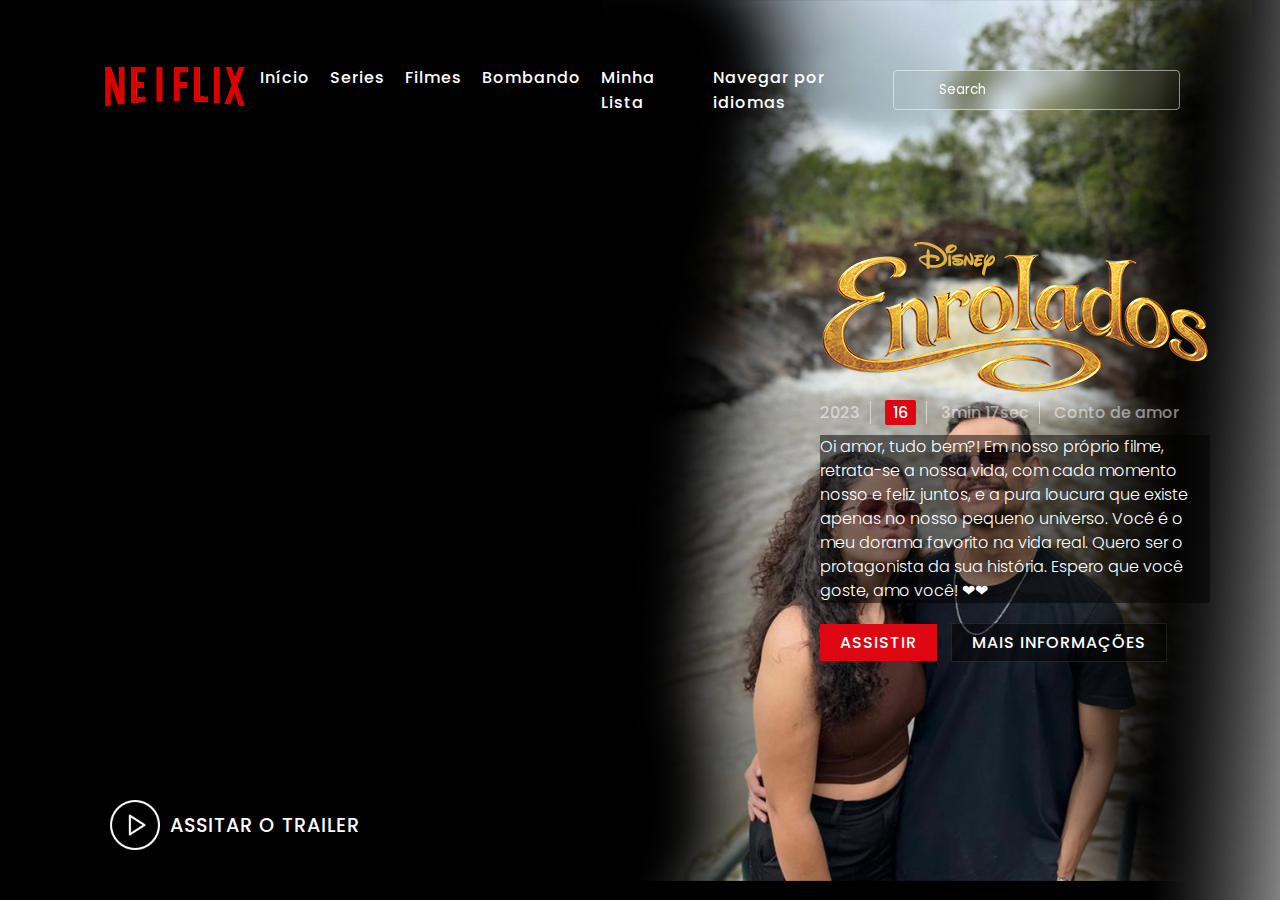
==== home.html @ 621ee299 "não sei mais" ====
<!DOCTYPE html>
<html lang="pt-br">
  <head>
    <meta charset="UTF-8" />
    <meta http-equiv="X-UA-Compatible" content="IE=edge" />
    <meta name="viewport" content="width=device-width, initial-scale=1.0" />
    <title>Início - Neiflix</title>
    <link rel="stylesheet" href="src/style.css" />
    <link rel="stylesheet" href="src/mediaQuery.css" />
    <link rel="shortcut icon" href="assets/favicon.png" type="image/png" />
  </head>

  <body background="black">
    <header>
      <a href="index.html" class="logo12"><img src="assets/logo12.png" /></a>
      <ul class="navigation">
        <li><a href="#">Início</a></li>
        <li><a href="#">Series</a></li>
        <li><a href="#">Filmes</a></li>
        <li><a href="#">Bombando</a></li>
        <li><a href="#">Minha Lista</a></li>
        <li><a href="#">Navegar por idiomas</a></li>
      </ul>
      <div class="search">
        <input type="text" placeholder="Search" />
        <i class="fas fa-search"></i>
      </div>
    </header>

    <div class="banner">
      <img src="assets/bg.jpg" class="bg" />
        <img src="assets/bg1.jpg" class="bgm">
      <div class="content">
        <img src="assets/name.png" class="movieTitle" />
        <h4>
          <span>2023</span>
          <span><i>16</i></span>
          <span>3min 17sec</span>
          <span>Conto de amor</span>
        </h4>
        <p class="p">
          Oi amor, tudo bem?! Em nosso próprio filme, retrata-se a nossa vida,
          com cada momento nosso e feliz juntos, e a pura loucura que existe
          apenas no nosso pequeno universo. Você é o meu dorama favorito na vida
          real. Quero ser o protagonista da sua história. Espero que você goste,
          amo você! ❤❤
        </p>

        <div class="buttons">
          <a href="#"><i class="fa fa-play" aria-hidden="true"></i> Assistir</a>
          <a href="#"
            ><i class="fa fa-plus" aria-hidden="true"></i> Mais Informações</a
          >
        </div>
      </div>
      <a class="play" onclick="toggleVideo()"
        ><img src="assets/play.png" />Assitar o Trailer</a
      >
    </div>

    <div class="trailer">
      <video src="assets/video.mp4" controls="true"></video>
      <img src="assets/close.png" class="close" onclick="toggleVideo()" />
    </div>
  </body>
  <script src="src/script.js"></script>
  <script src="https://yagasaki7k.github.io/custom-scripts/font-awesome.js"></script>
</html>
---- src/style.css ----
@import url("https://fonts.googleapis.com/css2?family=Poppins:ital,wght@0,100;0,200;0,300;0,400;0,500;0,600;0,700;0,800;0,900;1,100;1,200;1,300;1,400;1,500;1,600;1,700;1,800;1,900&display=swap");

* {
  margin: 0;
  padding: 0;
  box-sizing: border-box;
  font-family: "Poppins", sans-serif;
}

body {
  background: #fff;
  height: 100vh;
  width: 100%;
  position: relative;
  background-repeat: no-repeat;
  background-position: center;
  font-family: Arial, Helvetica, sans-serif;
}

header {
  position: absolute;
  top: 0;
  left: 0;
  width: 100%;
  display: flex;
  justify-content: space-between;
  align-items: center;
  padding: 30px 100px;
  z-index: 100;
}

header .logo12 img {
  max-width: 150px;
}
.movieTitle {
  max-width: 900px;
}
.p {
  background-color: rgba(0, 0, 0, 0.5);
}
.support {
  display: flex;
  color: #b3b3b3;
  justify-content: space-between;
  font-size: 12px;
  margin-bottom: 5px;
}

.support input {
  width: 15px;
  height: 15px;
}

.remember {
  display: flex;
  align-items: center;
}

.remember span {
  margin-right: 5px;
  height: 25px;
}

.navigation {
  display: flex;
}

.navigation li {
  list-style: none;
  margin: 0 10px;
}

.navigation li a {
  color: #fff;
  text-decoration: none;
  font-weight: 500;
  letter-spacing: 1px;
}

.navigation li:hover a {
  color: #de0611;
}

.search {
  position: relative;
  width: 300px;
  height: 40px;
}

.search input {
  position: absolute;
  top: 0;
  left: 0;
  width: 100%;
  height: 100%;
  color: #fff;
  background: transparent;
  border: 1px solid rgba(255, 255, 255, 0.5);
  outline: none;
  border-radius: 4px;
  padding: 0 10px 0 45px;
  backdrop-filter: blur(10px);
}

.search input::placeholder {
  color: #fff;
}

.search .fa-search {
  position: absolute;
  top: 50%;
  left: 10px;
  transform: translateY(-50%);
  padding-right: 50px;
  color: #fff;
  border-radius: 1px solid #fff;
}

.banner {
  position: relative;
  width: 100%;
  min-height: 100vh;
  padding: 0 100px;
  display: flex;
  justify-content: flex-start;
  align-items: center;
}

.banner .bg {
  position: absolute;
  object-position: right;
  top: 0;
  left: 0;
  width: 100%;
  height: 100%;
  object-fit: cover;
}

.content {
  position: relative;
  z-index: 1;
  max-width: 550px;
}

.banner .content h4 {
  color: rgba(255, 255, 255, 0.5);
  font-weight: 500;
}

.banner .content h4 span {
  padding: 0 10px;
  border-right: 1px solid rgba(255, 255, 255, 0.5);
}

.banner .content h4 span:first-child {
  padding-left: 0;
}

.banner .content h4 span:last-child {
  border-right: none;
}

.banner .content h4 span i {
  background: #de0611;
  color: #fff;
  padding: 0 8px;
  display: inline-block;
  font-style: normal;
  border-radius: 2px;
}

.banner .content p {
  font-size: 1em;
  font-weight: 300;
  line-height: 1.5em;
  color: #fff;
  margin: 10px 0 20px;
}

.banner .content .buttons {
  position: relative;
}

.banner .content .buttons a {
  position: relative;
  display: inline-block;
  margin-right: 10px;
  background: #de0611;
  color: #fff;
  padding: 6px 20px;
  text-decoration: none;
  font-weight: 500;
  letter-spacing: 1px;
  text-transform: uppercase;
}

.banner .content .buttons a:nth-child(2) {
  background: rgba(0, 0, 0, 0.5);
  border: 1px solid rgba(255, 255, 255, 0.1);
}

.banner .content .buttons a:hover:nth-child(2) {
  background: #de0611;
}

.play {
  position: absolute;
  bottom: 50px;
  left: 100px;
  display: inline-flex;
  justify-content: flex-start;
  align-items: center;
  color: #fff;
  text-transform: uppercase;
  font-weight: 500;
  text-decoration: none;
  letter-spacing: 1px;
  font-size: 1.2rem;
  cursor: pointer;
}

.play img {
  margin-left: 10px;
  margin-right: 10px;
  max-width: 50px;
}

.trailer {
  position: fixed;
  top: 50%;
  left: 50%;
  transform: translate(-50%, -50%);
  z-index: 10000;
  width: 100%;
  height: 100%;
  display: flex;
  justify-content: center;
  align-items: center;
  backdrop-filter: blur(20px);
  visibility: hidden;
  opacity: 0;
}

.trailer.active {
  visibility: visible;
  opacity: 1;
}

.trailer video {
  max-width: 900px;
  outline: none;
}

.trailer .close {
  position: absolute;
  top: 30px;
  right: 30px;
  cursor: pointer;
  filter: invert(1);
  max-width: 32px;
}
/* Para Tablet */
@media (max-width: 991px) {
  .movieTitle {
    position: relative;
    max-width: 600px;
  }
  .banner .bgm {
    position: absolute;
    object-position: right;
    top: 0;
    left: 0;
    width: 300px;
    height: 200px;
    object-fit: cover;
  }
  .banner .content {
    position: relative;
  }
  body {
    background-color: black;
  }

  header {
    padding: 20px 50px;
    flex-direction: column;
    position: relative;
  }

  .navigation {
    display: flex;
    justify-content: center;
    flex-wrap: wrap;
    margin: 10px 0;
  }

  .banner {
    padding: 100px 50px;
  }

  .banner .play {
    left: 50px;
    font-size: 1em;
  }

  .play img {
    margin-right: 10px;
    max-width: 40px;
  }

  .trailer video {
    max-width: 90%;
  }
}
/* PARA CELULAR */
@media (max-width: 600px) {
  .movieTitle {
    max-width: 400px;
    z-index: 1;
  }
  .banner .bgm {
    position: absolute;
    top: 0;
    left: 0;
    width: 100%;
    height: 100%;
    object-fit: cover;
  }
  body {
    background-color: black;
  }
  body::before {
    content: "";
    position: fixed;
    top: 1;
    left: 1;
    width: 720px;
    height: 480px;
    margin-top: 320px;
    background-size: cover;
    background-position: center;
    opacity: 0.5;
    z-index: -1;
  }
  header {
    padding: 20px;
    position: relative;
  }

  .search {
    position: relative;
    width: calc(100% - 20px);
    height: 40px;
  }

  .banner {
    padding: 220px 20px 100px;
  }

  .banner .play {
    left: 20px;
    font-size: 1em;
    bottom: 30px;
  }
}
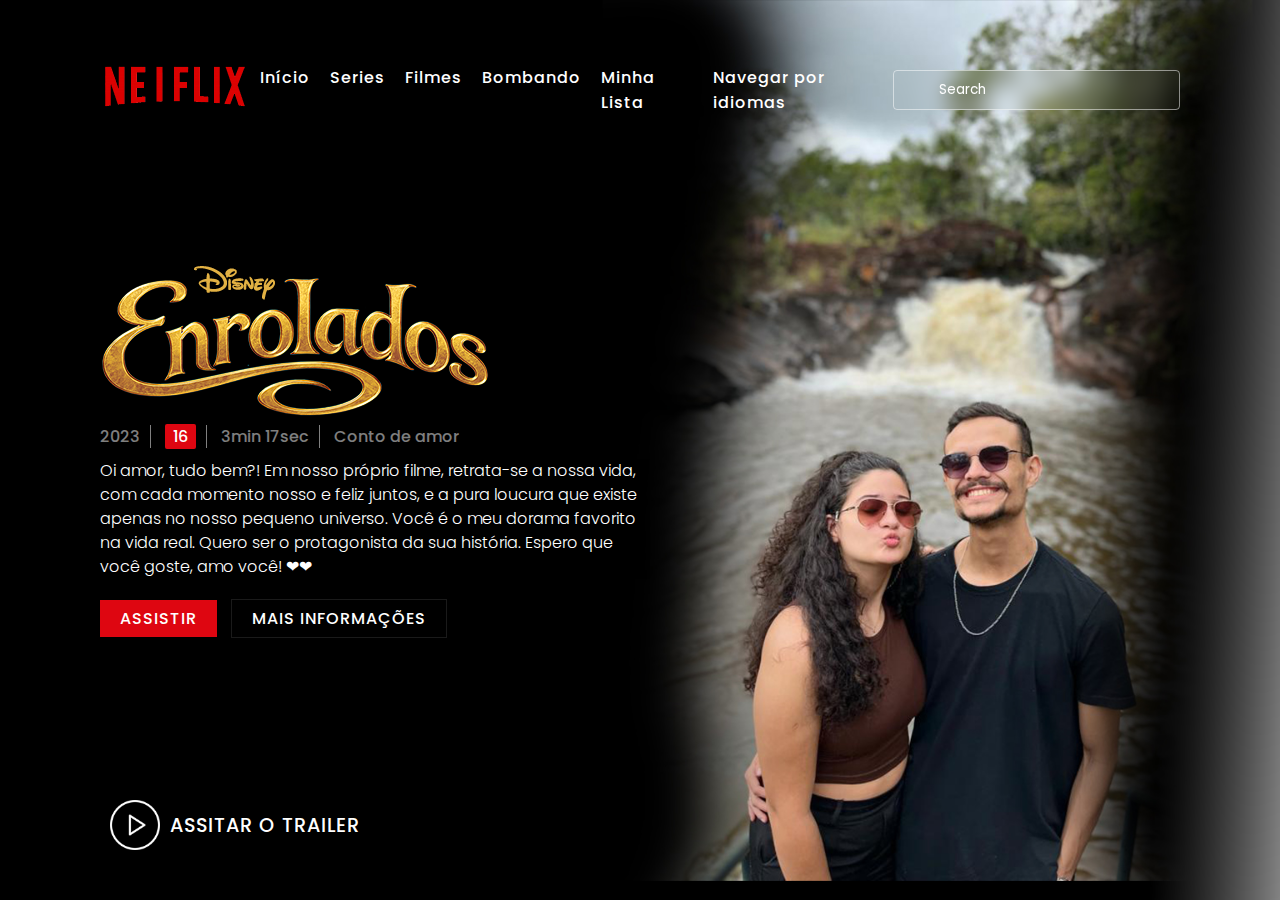
==== commit d82276ee: "Tirei bg1 que era para moblie" ====
--- a/home.html
+++ b/home.html
@@ -29,9 +29,11 @@
 
     <div class="banner">
       <img src="assets/bg.jpg" class="bg" />
-        <img src="assets/bg1.jpg" class="bgm">
+
       <div class="content">
+       
         <img src="assets/name.png" class="movieTitle" />
+
         <h4>
           <span>2023</span>
           <span><i>16</i></span>
--- a/src/style.css
+++ b/src/style.css
@@ -265,15 +265,7 @@
     position: relative;
     max-width: 600px;
   }
-  .banner .bgm {
-    position: absolute;
-    object-position: right;
-    top: 0;
-    left: 0;
-    width: 300px;
-    height: 200px;
-    object-fit: cover;
-  }
+
   .banner .content {
     position: relative;
   }
@@ -318,14 +310,7 @@
     max-width: 400px;
     z-index: 1;
   }
-  .banner .bgm {
-    position: absolute;
-    top: 0;
-    left: 0;
-    width: 100%;
-    height: 100%;
-    object-fit: cover;
-  }
+
   body {
     background-color: black;
   }
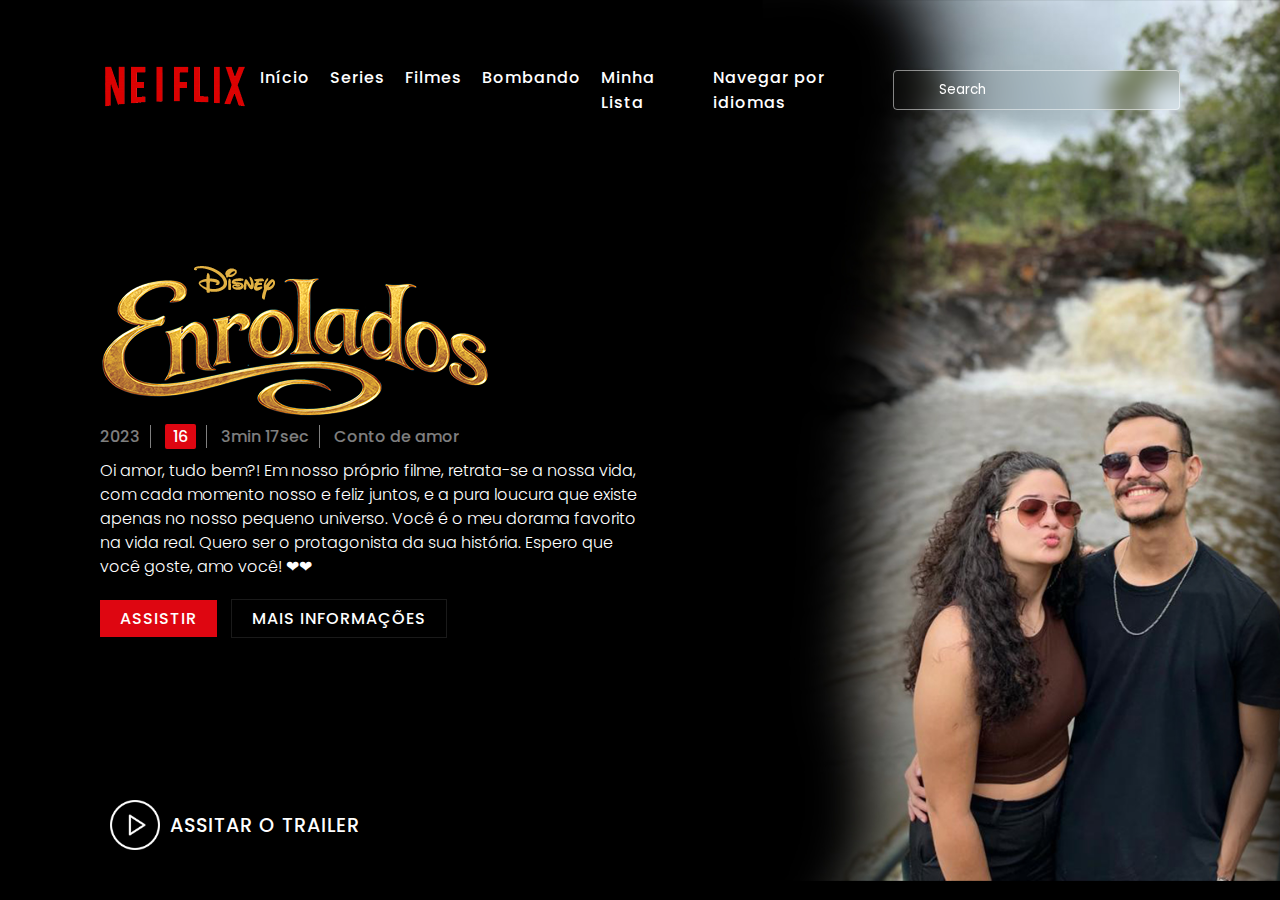
==== commit fb8dc68f: "Tomara que de certo" ====
--- a/home.html
+++ b/home.html
@@ -31,9 +31,12 @@
       <img src="assets/bg.jpg" class="bg" />
 
       <div class="content">
-       
-        <img src="assets/name.png" class="movieTitle" />
-
+        <div class="bgm">
+          <img src="assets/bg1.jpg" class="bnn"> 
+          <div class="movieTitle">
+            <img src="assets/name.png" />
+          </div>
+        </div>
         <h4>
           <span>2023</span>
           <span><i>16</i></span>
--- a/src/style.css
+++ b/src/style.css
@@ -33,10 +33,14 @@
   max-width: 150px;
 }
 .movieTitle {
+  position: relative;
   max-width: 900px;
+  z-index: 2;
 }
 .p {
   background-color: rgba(0, 0, 0, 0.5);
+  position: relative;
+  z-index: 2;
 }
 .support {
   display: flex;
@@ -115,6 +119,15 @@
   color: #fff;
   border-radius: 1px solid #fff;
 }
+.bnn {
+  display: none;
+  width: 506px;
+  height: 366px;
+  position: absolute;
+  top: 0;
+  left: 0;
+  z-index: 1;
+}
 
 .banner {
   position: relative;
@@ -128,7 +141,6 @@
 
 .banner .bg {
   position: absolute;
-  object-position: right;
   top: 0;
   left: 0;
   width: 100%;
@@ -145,6 +157,7 @@
 .banner .content h4 {
   color: rgba(255, 255, 255, 0.5);
   font-weight: 500;
+  position: relative;
 }
 
 .banner .content h4 span {
@@ -169,16 +182,18 @@
   border-radius: 2px;
 }
 
-.banner .content p {
+.banner .content .p {
   font-size: 1em;
   font-weight: 300;
   line-height: 1.5em;
   color: #fff;
   margin: 10px 0 20px;
+  position: relative;
 }
 
 .banner .content .buttons {
   position: relative;
+  z-index: 2;
 }
 
 .banner .content .buttons a {
@@ -192,6 +207,7 @@
   font-weight: 500;
   letter-spacing: 1px;
   text-transform: uppercase;
+  z-index: 2;
 }
 
 .banner .content .buttons a:nth-child(2) {
@@ -265,7 +281,15 @@
     position: relative;
     max-width: 600px;
   }
-
+  .bnn {
+    display: block;
+    width: 506px;
+    height: 366px;
+    position: absolute;
+    top: 0;
+    left: 0;
+    z-index: 1;
+  }
   .banner .content {
     position: relative;
   }
@@ -310,7 +334,15 @@
     max-width: 400px;
     z-index: 1;
   }
-
+  .bnn {
+    display: block;
+    width: 506px;
+    height: 366px;
+    position: absolute;
+    top: 0;
+    left: 0;
+    z-index: 1;
+  }
   body {
     background-color: black;
   }
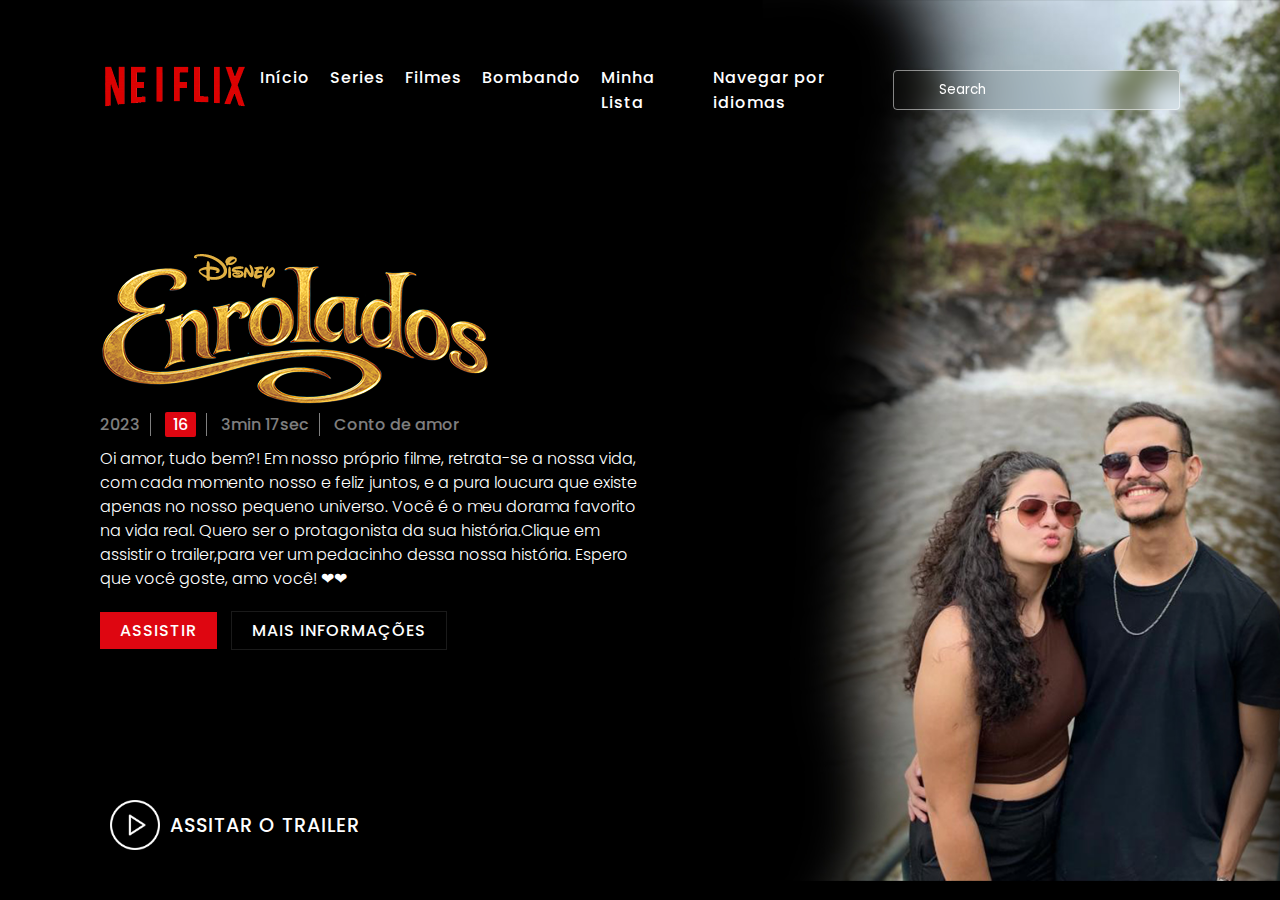
==== commit b5b0df31: "alteração para usuario entender o que fazer" ====
--- a/home.html
+++ b/home.html
@@ -26,13 +26,14 @@
         <i class="fas fa-search"></i>
       </div>
     </header>
-
+    <div>
+      <img src="assets/bg1.jpg" class="bnn" />
+    </div>
     <div class="banner">
       <img src="assets/bg.jpg" class="bg" />
 
       <div class="content">
-        <div class="bgm">
-          <img src="assets/bg1.jpg" class="bnn"> 
+        <div>
           <div class="movieTitle">
             <img src="assets/name.png" />
           </div>
@@ -47,8 +48,9 @@
           Oi amor, tudo bem?! Em nosso próprio filme, retrata-se a nossa vida,
           com cada momento nosso e feliz juntos, e a pura loucura que existe
           apenas no nosso pequeno universo. Você é o meu dorama favorito na vida
-          real. Quero ser o protagonista da sua história. Espero que você goste,
-          amo você! ❤❤
+          real. Quero ser o protagonista da sua história.Clique em assistir o
+          trailer,para ver um pedacinho dessa nossa história. Espero que você
+          goste, amo você! ❤❤
         </p>
 
         <div class="buttons">
--- a/src/style.css
+++ b/src/style.css
@@ -121,14 +121,7 @@
 }
 .bnn {
   display: none;
-  width: 506px;
-  height: 366px;
-  position: absolute;
-  top: 0;
-  left: 0;
-  z-index: 1;
-}
-
+}
 .banner {
   position: relative;
   width: 100%;
@@ -158,19 +151,23 @@
   color: rgba(255, 255, 255, 0.5);
   font-weight: 500;
   position: relative;
+  z-index: 2;
 }
 
 .banner .content h4 span {
   padding: 0 10px;
   border-right: 1px solid rgba(255, 255, 255, 0.5);
+  z-index: 2;
 }
 
 .banner .content h4 span:first-child {
   padding-left: 0;
+  z-index: 2;
 }
 
 .banner .content h4 span:last-child {
   border-right: none;
+  z-index: 2;
 }
 
 .banner .content h4 span i {
@@ -180,6 +177,7 @@
   display: inline-block;
   font-style: normal;
   border-radius: 2px;
+  z-index: 2;
 }
 
 .banner .content .p {
@@ -189,6 +187,7 @@
   color: #fff;
   margin: 10px 0 20px;
   position: relative;
+  z-index: 2;
 }
 
 .banner .content .buttons {
@@ -281,14 +280,17 @@
     position: relative;
     max-width: 600px;
   }
+  .bg {
+    display: none;
+  }
   .bnn {
     display: block;
-    width: 506px;
-    height: 366px;
-    position: absolute;
+    width: 100%;
+    height: 62%;
     top: 0;
     left: 0;
     z-index: 1;
+    align-self: auto;
   }
   .banner .content {
     position: relative;
@@ -331,34 +333,41 @@
 /* PARA CELULAR */
 @media (max-width: 600px) {
   .movieTitle {
-    max-width: 400px;
+    max-width: 100%;
     z-index: 1;
-  }
+    padding: 5px 5px;
+  }
+
+  .bg {
+    display: none;
+  }
+
   .bnn {
     display: block;
-    width: 506px;
-    height: 366px;
-    position: absolute;
-    top: 0;
-    left: 0;
+    width: 100%;
+    height: auto;
+    position: relative;
     z-index: 1;
   }
+
   body {
     background-color: black;
   }
+
   body::before {
     content: "";
     position: fixed;
     top: 1;
     left: 1;
-    width: 720px;
-    height: 480px;
+    width: 100%;
+    height: 100%;
     margin-top: 320px;
     background-size: cover;
     background-position: center;
     opacity: 0.5;
     z-index: -1;
   }
+
   header {
     padding: 20px;
     position: relative;
@@ -366,17 +375,31 @@
 
   .search {
     position: relative;
-    width: calc(100% - 20px);
+    width: 100%;
     height: 40px;
   }
 
   .banner {
-    padding: 220px 20px 100px;
-  }
-
+    width: 100%;
+    height: auto;
+    position: relative;
+    padding: 10px 10px 250px 5px;
+    top: 10px;
+    align-items: center;
+    margin-top: 10px;
+  }
+  .banner .content {
+    width: max-content;
+    height: max-content;
+  }
   .banner .play {
     left: 20px;
     font-size: 1em;
-    bottom: 30px;
-  }
-}
+    bottom: 150px;
+  }
+
+  .content {
+    position: relative;
+    z-index: 2;
+  }
+}
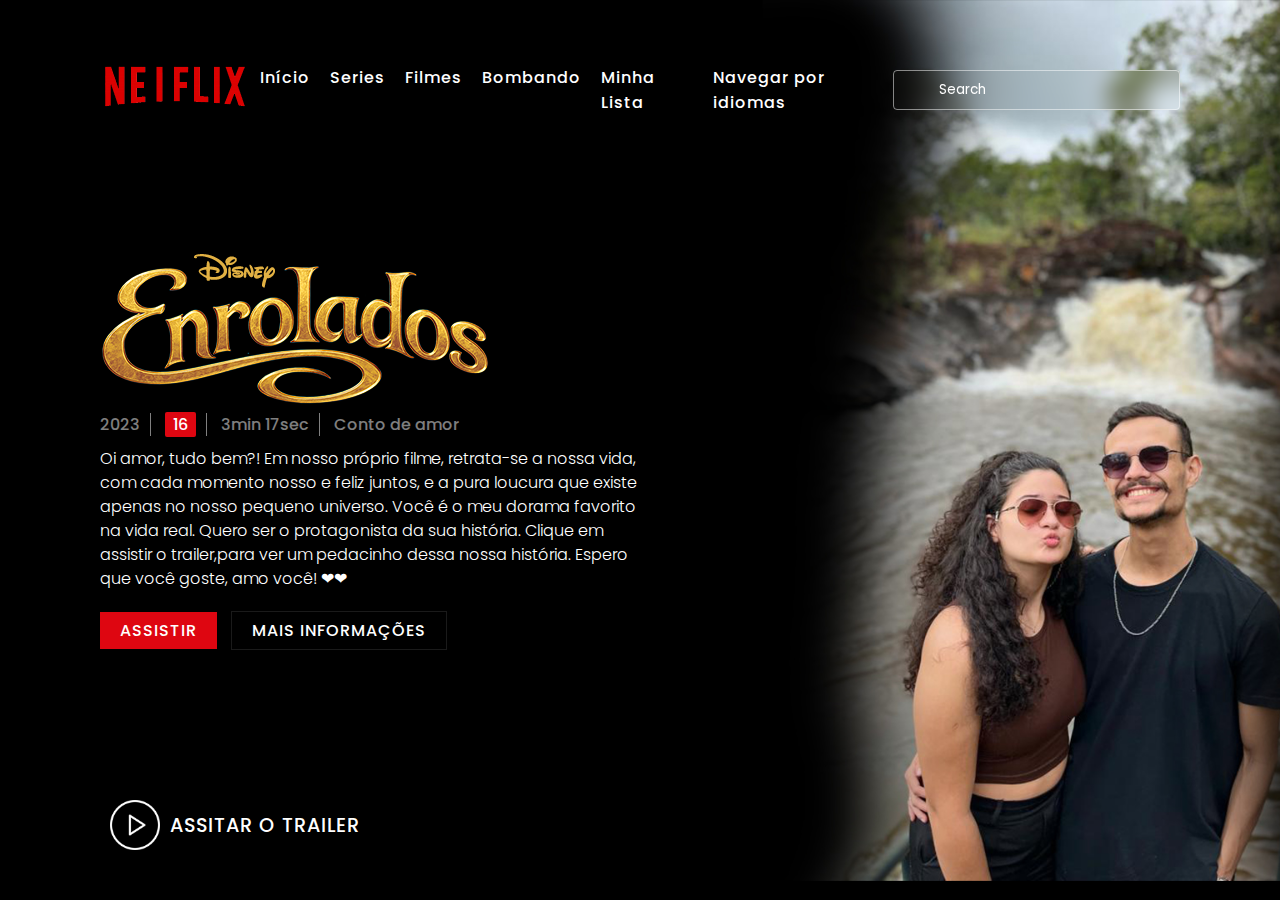
==== commit d8da474e: "." ====
--- a/home.html
+++ b/home.html
@@ -48,7 +48,7 @@
           Oi amor, tudo bem?! Em nosso próprio filme, retrata-se a nossa vida,
           com cada momento nosso e feliz juntos, e a pura loucura que existe
           apenas no nosso pequeno universo. Você é o meu dorama favorito na vida
-          real. Quero ser o protagonista da sua história.Clique em assistir o
+          real. Quero ser o protagonista da sua história. Clique em assistir o
           trailer,para ver um pedacinho dessa nossa história. Espero que você
           goste, amo você! ❤❤
         </p>
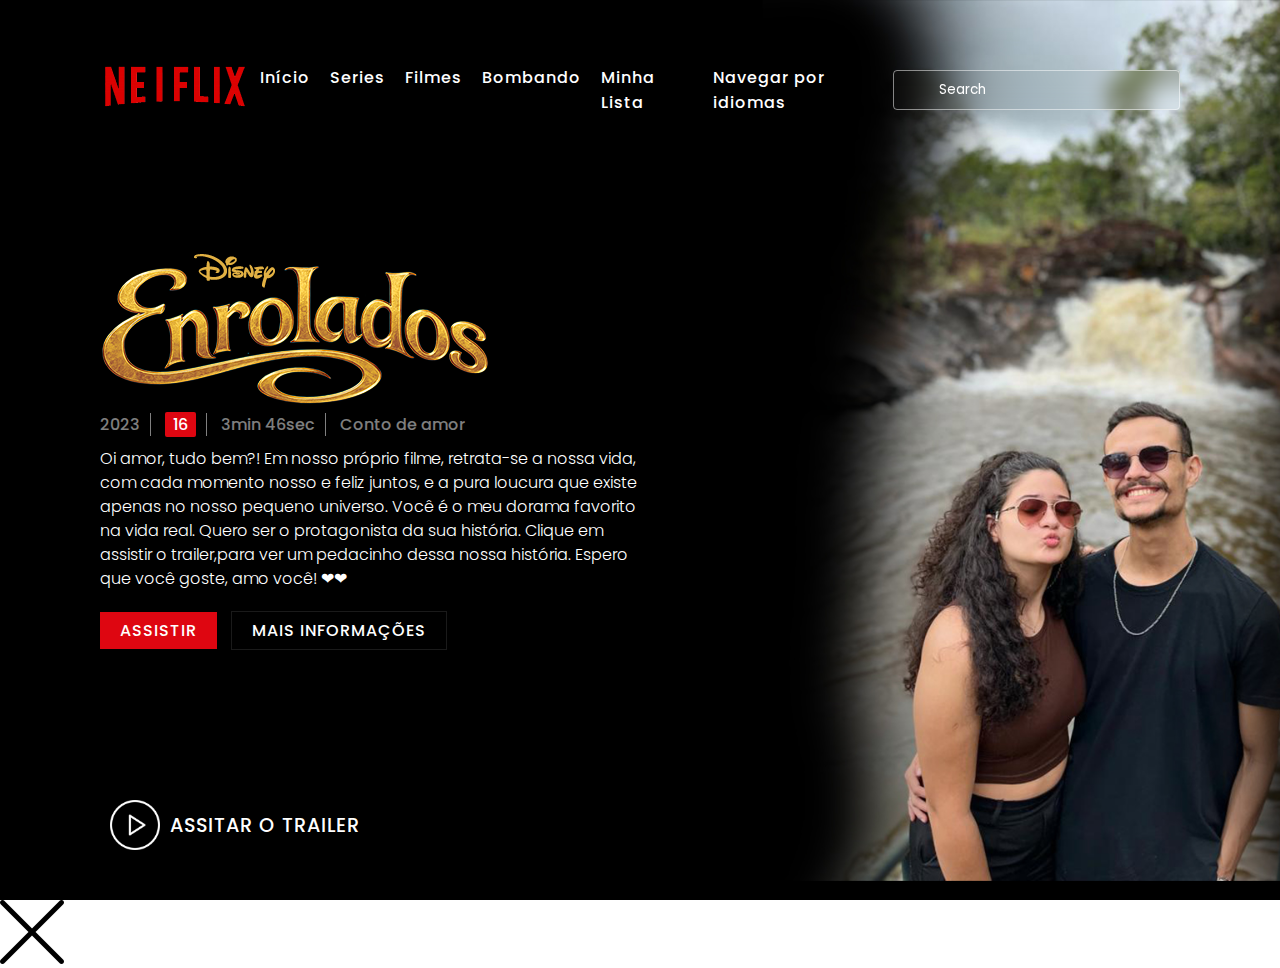
==== commit 1735098f: "projeto final" ====
--- a/home.html
+++ b/home.html
@@ -41,7 +41,7 @@
         <h4>
           <span>2023</span>
           <span><i>16</i></span>
-          <span>3min 17sec</span>
+          <span>3min 46sec</span>
           <span>Conto de amor</span>
         </h4>
         <p class="p">
@@ -66,7 +66,9 @@
     </div>
 
     <div class="trailer">
-      <video src="assets/video.mp4" controls="true"></video>
+        <video src="assets/video.mp4" controls="true"></video>
+        <img src="assets/close.png" class="close" onclick="toggleVideo()" />
+      </div>
       <img src="assets/close.png" class="close" onclick="toggleVideo()" />
     </div>
   </body>
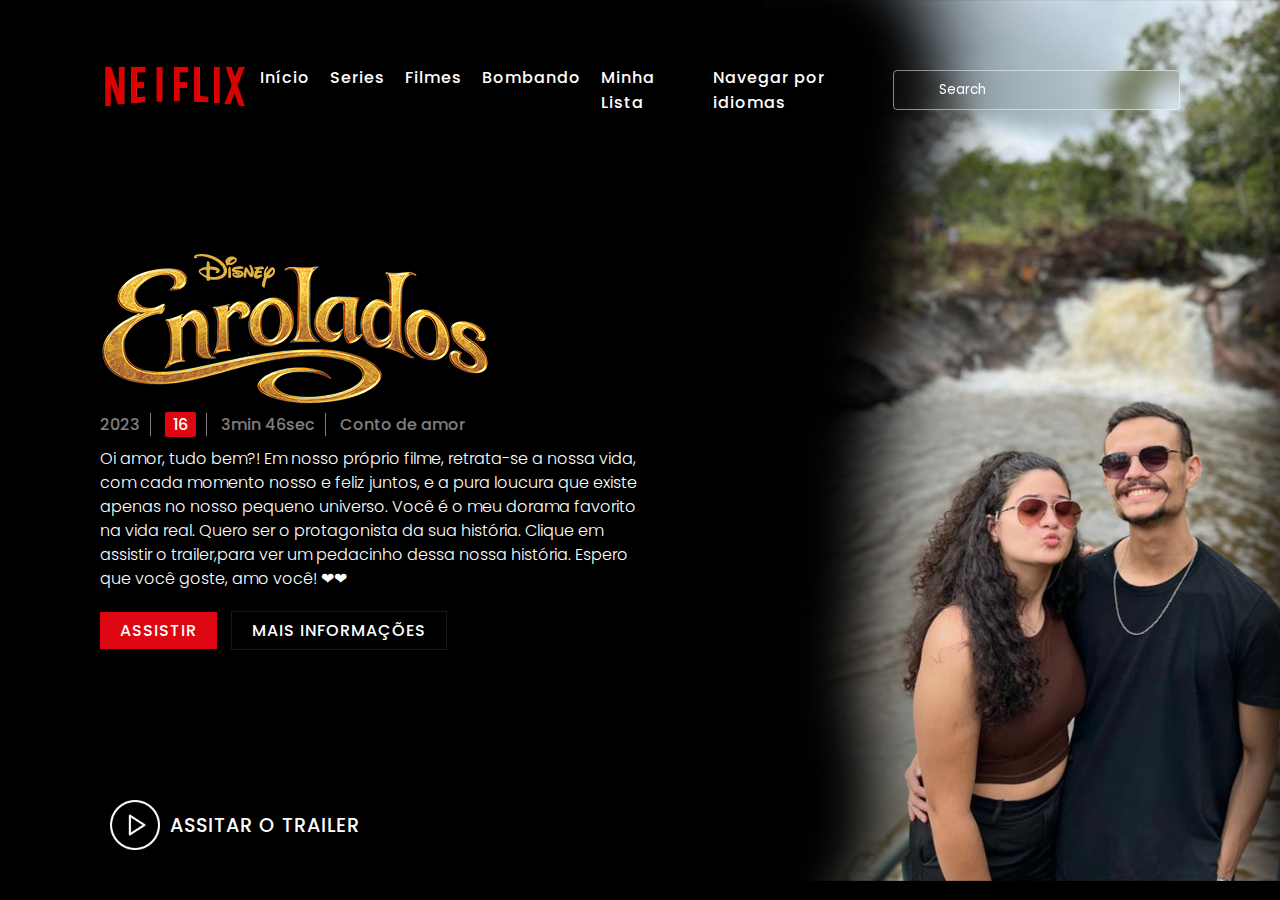
==== commit 3c70287a: "Projeto final" ====
--- a/home.html
+++ b/home.html
@@ -67,9 +67,9 @@
 
     <div class="trailer">
         <video src="assets/video.mp4" controls="true"></video>
-        <img src="assets/close.png" class="close" onclick="toggleVideo()" />
+        <img src="assets/close.png" class="close" onclick="toggleVideo()" >
       </div>
-      <img src="assets/close.png" class="close" onclick="toggleVideo()" />
+     
     </div>
   </body>
   <script src="src/script.js"></script>
